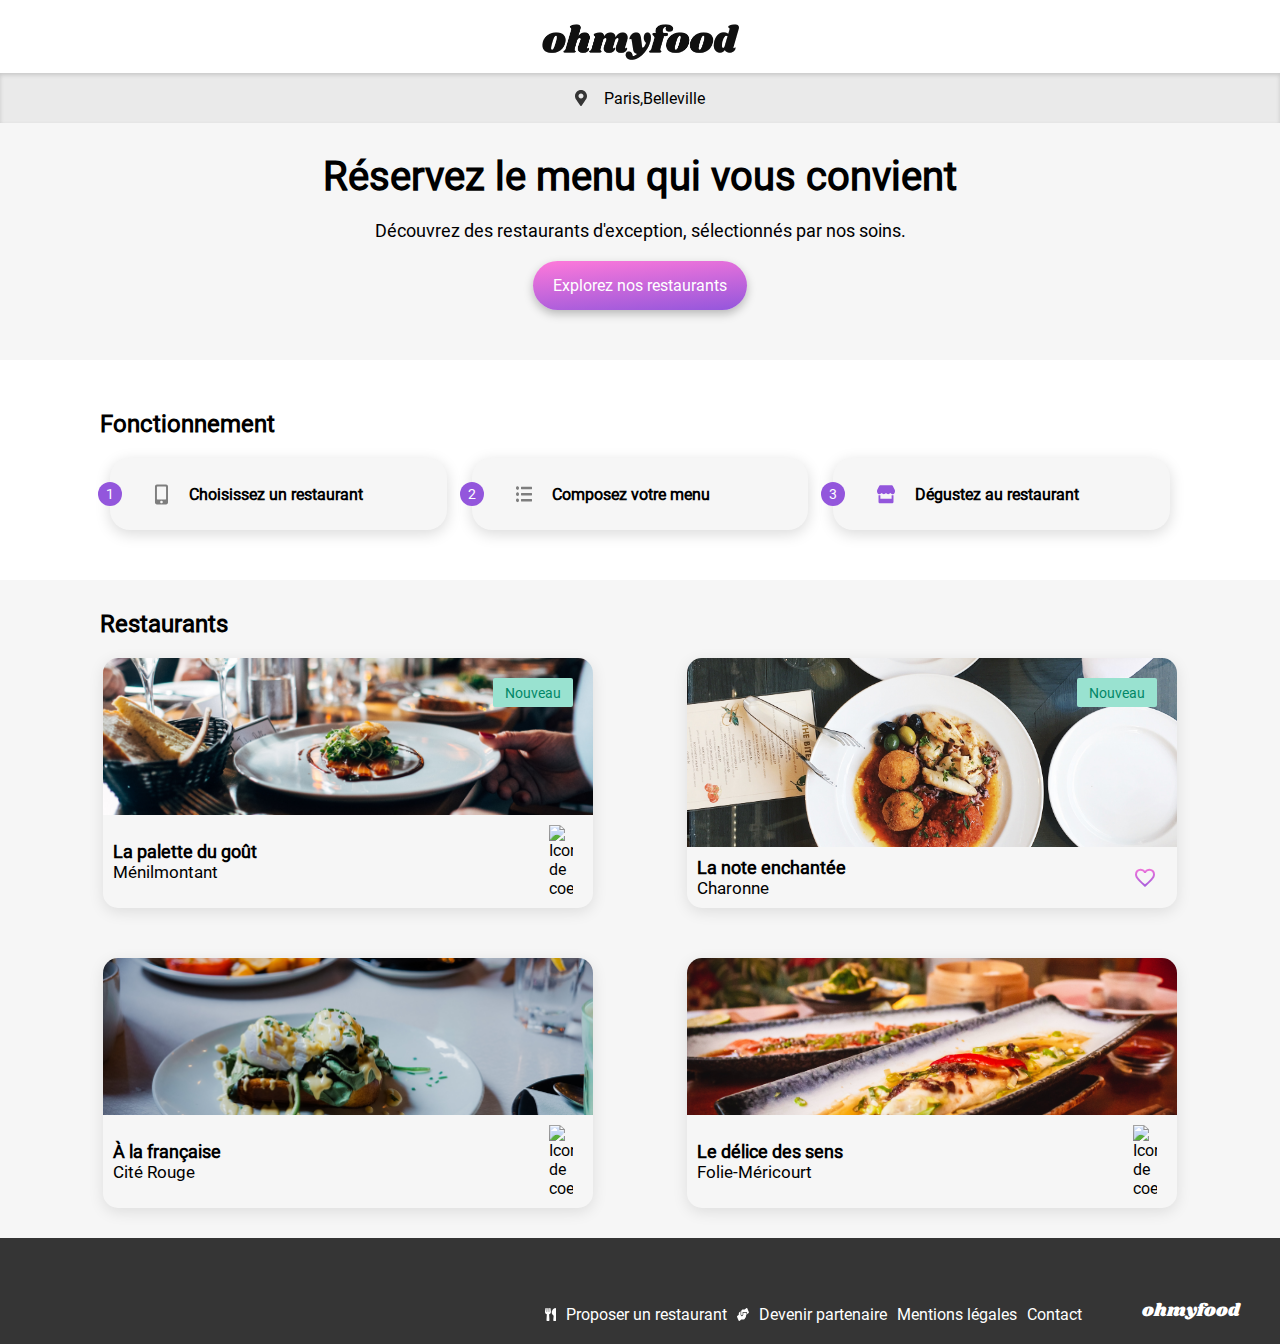
==== index.html @ 492297b2 "test" ====
<!DOCTYPE html>
<html lang="en">

<head>
    <meta charset="UTF-8">
    <meta name="viewport" content="width=device-width, initial-scale=1.0">
    <link rel="stylesheet" href="css/shared.css">
    <link rel="stylesheet" href="css/home.css">
    <link href="https://fonts.googleapis.com/css2?family=Material+Symbols+Outlined" rel="stylesheet" />
    <link rel="stylesheet" href="https://fonts.googleapis.com/css2?family=Material+Symbols+Outlined:opsz,wght,FILL,GRAD@48,400,1,0" />
    <title>Bienvenue sur 'Oh My Food'</title>
</head>

<body>
    <div id="loader"></div>
    <header class="appear">
        <div id="logo">
            <img src="assets/images/logo/ohmyfood.png" alt="Logo 'OhMyFood'">
        </div>
    </header>

    <main class="appear">
        <section id="location">
            <img src="assets/images/icons/Pin.svg" alt="Icone de géolocalisation">
            <span>Paris,Belleville</span>
        </section>
        <section id="intro">
            <h1>Réservez le menu qui vous convient</h1>
            <span>Découvrez des restaurants d'exception, sélectionnés par nos soins.</span>
            <button class="btn">Explorez nos restaurants</button>
        </section>
        <section id="tutorial_zone">
            <div id="tutorial">
                <h2>Fonctionnement</h2>
                <div id="tutorial_list">
                    <div class="tuto_step">
                        <div class="dot">1</div>
                        <img src="assets/images/icons/mobile-screen-button.svg" alt="Icone de smartphone">
                        <span>Choisissez un restaurant</span>
                    </div>
                    <div class="tuto_step">
                        <div class="dot">2</div>
                        <img src="assets/images/icons/list-ul.svg" alt="Icone de menu">
                        <span>Composez votre menu</span>
                    </div>
                    <div class="tuto_step">
                        <div class="dot">3</div>
                        <img src="assets/images/icons/store.svg" alt="Icone de magasin">
                        <span>Dégustez au restaurant</span>
                    </div>
                </div>
            </div>
        </section>
        <section id="restaurants_zone">
            <div id="restaurants">
                <h2>Restaurants</h2>
                <div id="restaurants_list">
                    <a href="palette_du_gout.html" class="card">
                        <img class="card_img" src="assets/images/restaurants/jay-wennington-N_Y88TWmGwA-unsplash.jpg" alt="Photo du restaurant 'La palette du Gout'">
                        <div class="new_tag">Nouveau</div>
                        <div class="card_info">
                            <div class="card_txt">
                                <h3>La palette du goût</h3>
                                <span>Ménilmontant</span>
                            </div>
                            <img class="like" src="assets/images/icons/like.png" alt="Icone de coeur">
                        </div>
                    </a>
                    <a href="note_enchantee.html" class="card">
                        <img class="card_img" src="assets/images/restaurants/stil-u2Lp8tXIcjw-unsplash.jpg" alt="Photo du restaurant 'La note enchantée'">
                        <div class="new_tag">Nouveau</div>
                        <div class="card_info">
                            <div class="card_txt">
                                <h3>La note enchantée</h3>
                                <span>Charonne</span>
                            </div>
                            <div class="material-symbols-outlined liked">
                                favorite
                            </div>
                        </div>
                    </a>
                    <a href="a_la_francaise.html" class="card">
                        <img class="card_img" src="assets/images/restaurants/toa-heftiba-DQKerTsQwi0-unsplash.jpg" alt="Photo du restaurant 'A la française'">
                        <div class="new_tag hidden">Nouveau</div>
                        <div class="card_info">
                            <div class="card_txt">
                                <h3>À la française</h3>
                                <span>Cité Rouge</span>
                            </div>
                            <img class="like" src="assets/images/icons/like.png" alt="Icone de coeur">
                        </div>
                    </a>
                    <a href="delice_des_sens.html" class="card">
                        <img class="card_img" src="assets/images/restaurants/louis-hansel-shotsoflouis-qNBGVyOCY8Q-unsplash.jpg" alt="Photo du restaurant 'Le délice des sens'">
                        <div class="new_tag hidden">Nouveau</div>
                        <div class="card_info">
                            <div class="card_txt">
                                <h3>Le délice des sens</h3>
                                <span>Folie-Méricourt</span>
                            </div>
                            <img class="like" src="assets/images/icons/like.png" alt="Icone de coeur">
                        </div>
                    </a>
                </div>
            </div>
        </section>
    </main>

    <footer class="appear">
        <span id="footer_logo">ohmyfood</span>
        <nav>
            <a href="">
                <img src="assets/images/icons/cutlery.svg" alt="Icone de couverts de table">
                <span>Proposer un restaurant</span>
            </a>
            <a href="">
                <img src="assets/images/icons/hands.svg" alt="Icone d'une poignée de main">
                <span>Devenir partenaire</span>
            </a>
            <a href="">Mentions légales</a>
            <a href="mailto:ohmyfood@gmail.com">Contact</a>
        </nav>
    </footer>
</body>

</html>
---- css/shared.css ----
@font-face {
    font-family: Roboto;
    src: url(../assets/font/Roboto-Regular.ttf);
}

@font-face {
    font-family: Shrikhand;
    src: url(../assets/font/Shrikhand-Regular.ttf);
}

* {
    padding: 0px;
    margin: 0px;
    font-size: 16px;
    font-family: Roboto;
    font-weight: 500;
}

/* HEADER */

header {
    display: flex;
    justify-content: center;
    align-items: center;
    width: 100%;
    align-self: stretch;
}

#logo {
    display: flex;
    justify-content: center;
    align-items: center;
    width: 100%;
    height: 63px;
    padding-top: 10px;
}

#logo img {
    width: 197px;
    height: 36px;
}


/* FOOTER */

footer {
    display: flex;
    flex-direction: column;
    padding: 20px;
    gap: 15px;
    background-color: rgba(53, 53, 53, 1);
}

#footer_logo {
    font-family: Shrikhand;
    font-size: 18px;
    font-weight: 400;
    color: white;
}

nav {
    display: flex;
    flex-direction: column;
    justify-content: flex-start;
    align-items: flex-start;
    gap: 5px;
}

nav a {
    display: flex;
    color: white;
    gap: 10px;
}


/* CLASSES */

.heart_zone {
    width: 22px;
    height: 21px;
}

.like_icon {
    width: 22px;
    height: 21px;
    margin-right: 20px;
    cursor: pointer;
    margin-bottom: 10px;
    transition: all 400ms;
}

.like_icon_empty {
    color: black;
    position: absolute;
}

.like_icon_empty:hover {
    opacity: 0;
}

.like_icon_full {
    opacity: 0;
    position: absolute;
}

.like_icon_full:hover {
    opacity: 1;
}

.btn {
    color: white;
    border-radius: 25px;
    border: none;
    padding: 15px 20px;
    background: linear-gradient(355deg, #9356DC 0%, #FF79DA 100%);
    box-shadow: 0px 4px 10px 0px rgba(0, 0, 0, 0.25);
    cursor: pointer;
    transform: all 0.5s;
}

.btn:hover {
    opacity: 0.85;
    box-shadow: 0px 4px 16px 0px rgba(0, 0, 0, 0.50);
}


/* RESPONSIVE */

@media (min-width: 768px) {
    footer {
        flex-direction: row-reverse;
        gap: 60px;
        padding-top: 60px;
        padding-right: 40px;
    }
    nav {
        flex-direction: row;
        gap: 10px;
        align-items: flex-end;
    }
}
---- css/home.css ----
/* MAIN */

h1 {
    font-size: 24px;
    font-weight: 700;
}

h2 {
    font-size: 24px;
    font-weight: 700;
    align-self: flex-start;
}

h3 {
    font-size: 18px;
    font-weight: 700;
}

h4 {
    font-size: 18px;
    font-weight: 500;
}

a {
    text-decoration: none;
    color: black;
}


/* IDs */

.appear {
    animation-name: appear;
    animation-duration: 4s;
}

@keyframes appear {
    0% {
        opacity: 0;
    }
    75% {
        opacity: 0;
    }
    100% {
        opacity: 1;
    }
}

#loader {
    opacity: 0;
    position: absolute;
    left: 0;
    right: 0;
    top: 0;
    bottom: 0;
    margin: auto;
    border: 20px solid #99E2D0;
    border-top: 22px solid #9356DC;
    border-bottom: 22px solid #FF79DA;
    border-radius: 50%;
    width: 20%;
    aspect-ratio: 100/100;
    animation: spin 1.5s linear 2;
    pointer-events: none;
}

@keyframes spin {
    0% {
        opacity: 1;
        transform: rotate(0deg);
    }
    100% {
        opacity: 1;
        transform: rotate(360deg);
    }
}

#location {
    display: flex;
    width: 100%;
    justify-content: center;
    align-items: center;
    background-color: #EAEAEA;
    gap: 17px;
    height: 50px;
    box-shadow: 0px 2px 4px 0px rgba(0, 0, 0, 0.15) inset;
}

#intro {
    display: flex;
    flex-direction: column;
    justify-content: center;
    align-items: center;
    text-align: center;
    gap: 20px;
    padding: 30px 0px 50px 0px;
    background-color: rgba(246, 246, 246, 1);
}

#intro h1 {
    padding: 0px 50px;
}

#intro span {
    font-size: 18px;
    padding: 0px 30px;
}

#tutorial_zone {
    display: flex;
    justify-content: center;
    width: 100%;
}

#tutorial {
    display: flex;
    flex-direction: column;
    gap: 20px;
    justify-content: center;
    align-items: center;
    padding: 50px 20px;
    width: 100%;
    max-width: 1080px;
}

#tutorial_list {
    display: flex;
    flex-wrap: wrap;
    justify-content: center;
    align-items: center;
    width: 100%;
    gap: 25px;
    box-sizing: border-box;
    padding: 0px 10px;
}

#restaurants_zone {
    display: flex;
    justify-content: center;
    background-color: #F6F6F6;
    width: 100%;
}

#restaurants {
    display: flex;
    flex-direction: column;
    gap: 20px;
    justify-content: center;
    align-items: center;
    padding: 30px 20px;
    max-width: 1080px;
}

#restaurants_list {
    display: flex;
    flex-wrap: wrap;
    justify-content: center;
    align-items: center;
    width: 100%;
    gap: 18px calc(18px + 1%);
}


/*CLASSES*/

.hidden {
    opacity: 0;
}

.tuto_step {
    display: flex;
    align-items: center;
    flex: 29% 1 0;
    min-width: 300px;
    max-width: 490px;
    height: 72px;
    gap: 20px;
    border-radius: 20px;
    background: rgba(246, 246, 246, 1);
    box-shadow: 0px 4px 15px 0px rgba(0, 0, 0, 0.15);
}

.tuto_step span {
    font-weight: bold;
}

.dot {
    display: flex;
    justify-content: center;
    align-items: center;
    position: relative;
    left: -12px;
    border-radius: 60px;
    background-color: #9356DC;
    color: white;
    font-size: 14px;
    width: 24px;
    height: 24px;
}

.card {
    flex: 45% 1 0;
    min-width: 300px;
    max-height: 250px;
    max-width: 490px;
    display: flex;
    flex-direction: column;
    align-items: center;
    overflow: hidden;
    border-radius: 15px;
    box-shadow: 0px 4px 15px 0px rgba(0, 0, 0, 0.10);
}

.card_img {
    width: 100%;
    height: 75%;
    object-fit: cover;
    aspect-ratio: 200/100;
    overflow: hidden;
}

.card_info {
    display: flex;
    width: 100%;
    justify-content: space-between;
    align-items: center;
    padding: 10px;
}

.card_txt {
    display: flex;
    flex-direction: column;
    justify-content: center;
    align-items: flex-start;
    padding-left: 10px;
}

.card span {
    font-size: 17px;
    font-weight: 300;
}

.new_tag {
    display: flex;
    justify-content: center;
    align-items: center;
    align-self: flex-end;
    position: absolute;
    margin: 20px;
    width: 80px;
    height: 29px;
    color: rgba(0, 135, 102, 1);
    border-radius: 2px;
    background-color: rgba(153, 226, 208, 1);
    font-size: 14px;
}

.material-symbols-outlined {
    margin-right: 20px;
}

.like {
    margin-right:  20px;
    width: 24px;
}

.liked {
    background: linear-gradient(355deg, #9356DC 0%, #FF79DA 100%);
    background-clip: text;
    -webkit-background-clip: text;
    color: transparent;
}

/* RESPONSIVE */

@media (min-width: 1024px) {
    h1 {
        font-size: 40px;
    }
    #restaurants_list {
        gap: 50px calc(40px + 5%);
    }
}
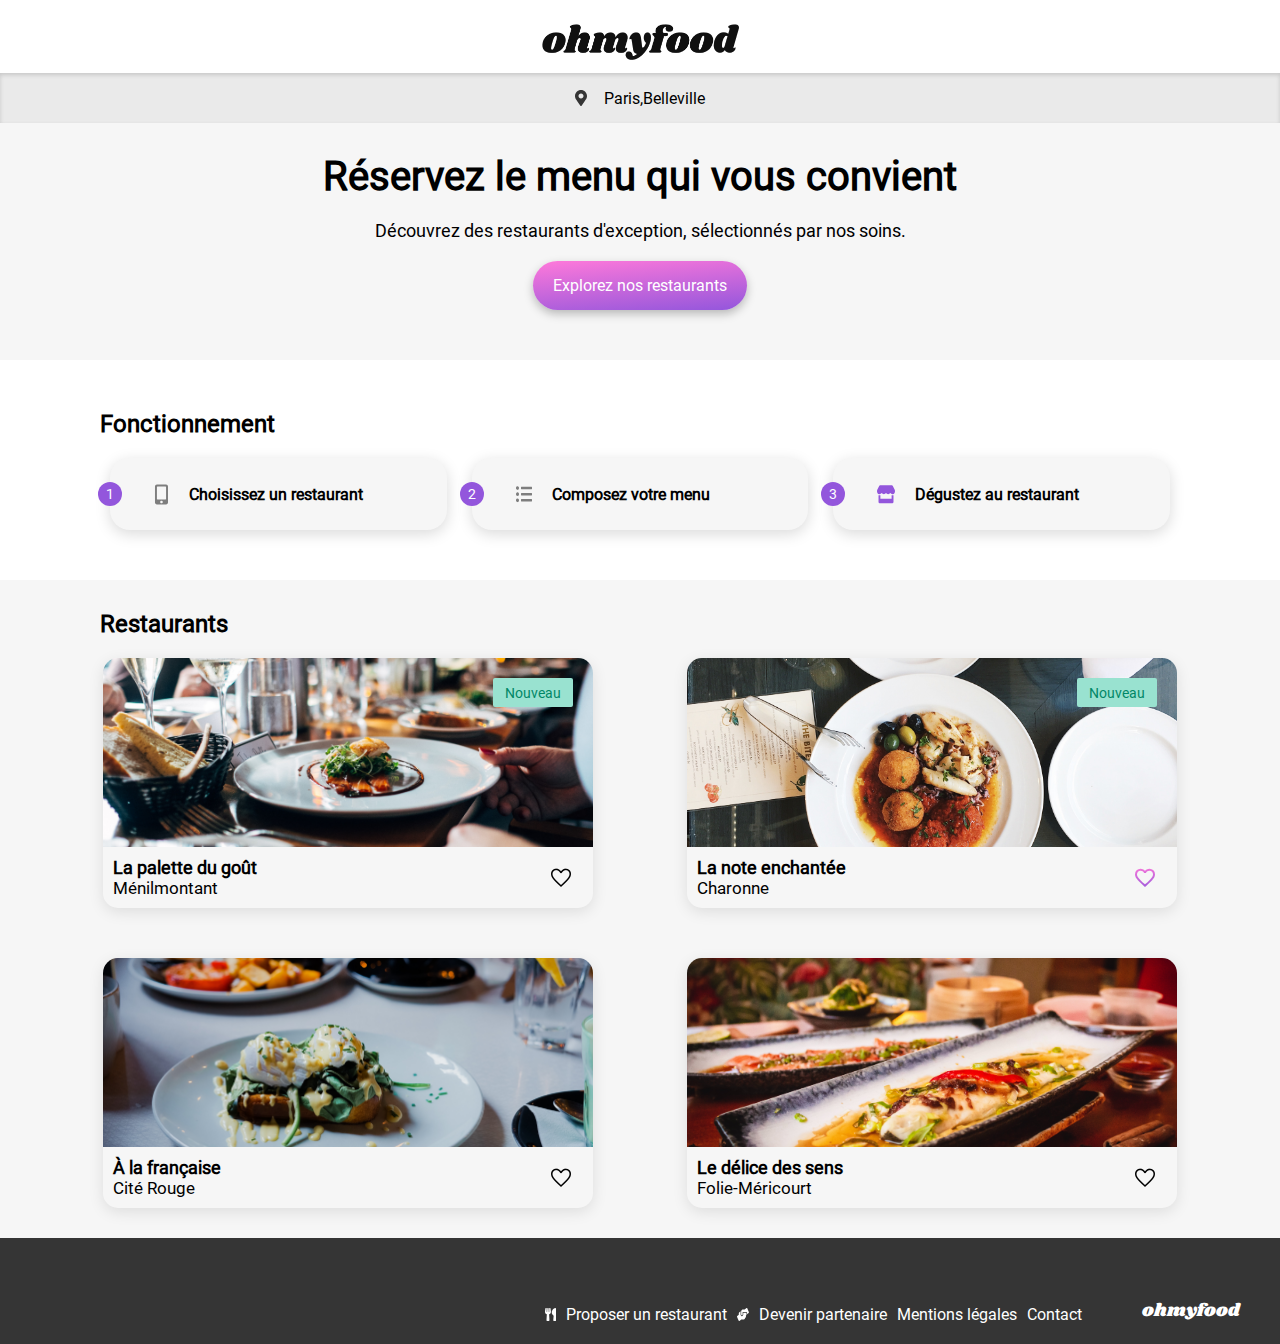
==== commit 609d24df: "test" ====
--- a/index.html
+++ b/index.html
@@ -7,7 +7,8 @@
     <link rel="stylesheet" href="css/shared.css">
     <link rel="stylesheet" href="css/home.css">
     <link href="https://fonts.googleapis.com/css2?family=Material+Symbols+Outlined" rel="stylesheet" />
-    <link rel="stylesheet" href="https://fonts.googleapis.com/css2?family=Material+Symbols+Outlined:opsz,wght,FILL,GRAD@48,400,1,0" />
+    <link rel="stylesheet"
+        href="https://fonts.googleapis.com/css2?family=Material+Symbols+Outlined:opsz,wght,FILL,GRAD@48,400,1,0" />
     <title>Bienvenue sur 'Oh My Food'</title>
 </head>
 
@@ -20,10 +21,10 @@
     </header>
 
     <main class="appear">
-        <section id="location">
+        <div id="location">
             <img src="assets/images/icons/Pin.svg" alt="Icone de géolocalisation">
             <span>Paris,Belleville</span>
-        </section>
+        </div>
         <section id="intro">
             <h1>Réservez le menu qui vous convient</h1>
             <span>Découvrez des restaurants d'exception, sélectionnés par nos soins.</span>
@@ -56,18 +57,20 @@
                 <h2>Restaurants</h2>
                 <div id="restaurants_list">
                     <a href="palette_du_gout.html" class="card">
-                        <img class="card_img" src="assets/images/restaurants/jay-wennington-N_Y88TWmGwA-unsplash.jpg" alt="Photo du restaurant 'La palette du Gout'">
+                        <img class="card_img" src="assets/images/restaurants/jay-wennington-N_Y88TWmGwA-unsplash.jpg"
+                            alt="Photo du restaurant 'La palette du Gout'">
                         <div class="new_tag">Nouveau</div>
                         <div class="card_info">
                             <div class="card_txt">
                                 <h3>La palette du goût</h3>
                                 <span>Ménilmontant</span>
                             </div>
-                            <img class="like" src="assets/images/icons/like.png" alt="Icone de coeur">
+                            <img class="like" src="assets/images/icons/Like.png" alt="Icone de coeur">
                         </div>
                     </a>
                     <a href="note_enchantee.html" class="card">
-                        <img class="card_img" src="assets/images/restaurants/stil-u2Lp8tXIcjw-unsplash.jpg" alt="Photo du restaurant 'La note enchantée'">
+                        <img class="card_img" src="assets/images/restaurants/stil-u2Lp8tXIcjw-unsplash.jpg"
+                            alt="Photo du restaurant 'La note enchantée'">
                         <div class="new_tag">Nouveau</div>
                         <div class="card_info">
                             <div class="card_txt">
@@ -80,25 +83,28 @@
                         </div>
                     </a>
                     <a href="a_la_francaise.html" class="card">
-                        <img class="card_img" src="assets/images/restaurants/toa-heftiba-DQKerTsQwi0-unsplash.jpg" alt="Photo du restaurant 'A la française'">
+                        <img class="card_img" src="assets/images/restaurants/toa-heftiba-DQKerTsQwi0-unsplash.jpg"
+                            alt="Photo du restaurant 'A la française'">
                         <div class="new_tag hidden">Nouveau</div>
                         <div class="card_info">
                             <div class="card_txt">
                                 <h3>À la française</h3>
                                 <span>Cité Rouge</span>
                             </div>
-                            <img class="like" src="assets/images/icons/like.png" alt="Icone de coeur">
+                            <img class="like" src="assets/images/icons/Like.png" alt="Icone de coeur">
                         </div>
                     </a>
                     <a href="delice_des_sens.html" class="card">
-                        <img class="card_img" src="assets/images/restaurants/louis-hansel-shotsoflouis-qNBGVyOCY8Q-unsplash.jpg" alt="Photo du restaurant 'Le délice des sens'">
+                        <img class="card_img"
+                            src="assets/images/restaurants/louis-hansel-shotsoflouis-qNBGVyOCY8Q-unsplash.jpg"
+                            alt="Photo du restaurant 'Le délice des sens'">
                         <div class="new_tag hidden">Nouveau</div>
                         <div class="card_info">
                             <div class="card_txt">
                                 <h3>Le délice des sens</h3>
                                 <span>Folie-Méricourt</span>
                             </div>
-                            <img class="like" src="assets/images/icons/like.png" alt="Icone de coeur">
+                            <img class="like" src="assets/images/icons/Like.png" alt="Icone de coeur">
                         </div>
                     </a>
                 </div>
--- a/css/shared.css
+++ b/css/shared.css
@@ -115,7 +115,7 @@
     background: linear-gradient(355deg, #9356DC 0%, #FF79DA 100%);
     box-shadow: 0px 4px 10px 0px rgba(0, 0, 0, 0.25);
     cursor: pointer;
-    transform: all 0.5s;
+    transition: all 0.5s;
 }
 
 .btn:hover {
@@ -133,6 +133,7 @@
         padding-top: 60px;
         padding-right: 40px;
     }
+
     nav {
         flex-direction: row;
         gap: 10px;
--- a/css/home.css
+++ b/css/home.css
@@ -1,3 +1,31 @@
+/* ANIMATION */
+
+@keyframes appear {
+    0% {
+        opacity: 0;
+    }
+
+    75% {
+        opacity: 0;
+    }
+
+    100% {
+        opacity: 1;
+    }
+}
+
+@keyframes spin {
+    0% {
+        opacity: 1;
+        transform: rotate(0deg);
+    }
+
+    100% {
+        opacity: 1;
+        transform: rotate(360deg);
+    }
+}
+
 /* MAIN */
 
 h1 {
@@ -28,23 +56,6 @@
 
 
 /* IDs */
-
-.appear {
-    animation-name: appear;
-    animation-duration: 4s;
-}
-
-@keyframes appear {
-    0% {
-        opacity: 0;
-    }
-    75% {
-        opacity: 0;
-    }
-    100% {
-        opacity: 1;
-    }
-}
 
 #loader {
     opacity: 0;
@@ -64,16 +75,7 @@
     pointer-events: none;
 }
 
-@keyframes spin {
-    0% {
-        opacity: 1;
-        transform: rotate(0deg);
-    }
-    100% {
-        opacity: 1;
-        transform: rotate(360deg);
-    }
-}
+
 
 #location {
     display: flex;
@@ -162,6 +164,11 @@
 
 
 /*CLASSES*/
+
+.appear {
+    animation-name: appear;
+    animation-duration: 4s;
+}
 
 .hidden {
     opacity: 0;
@@ -260,7 +267,7 @@
 }
 
 .like {
-    margin-right:  20px;
+    margin-right: 20px;
     width: 24px;
 }
 
@@ -277,6 +284,7 @@
     h1 {
         font-size: 40px;
     }
+
     #restaurants_list {
         gap: 50px calc(40px + 5%);
     }
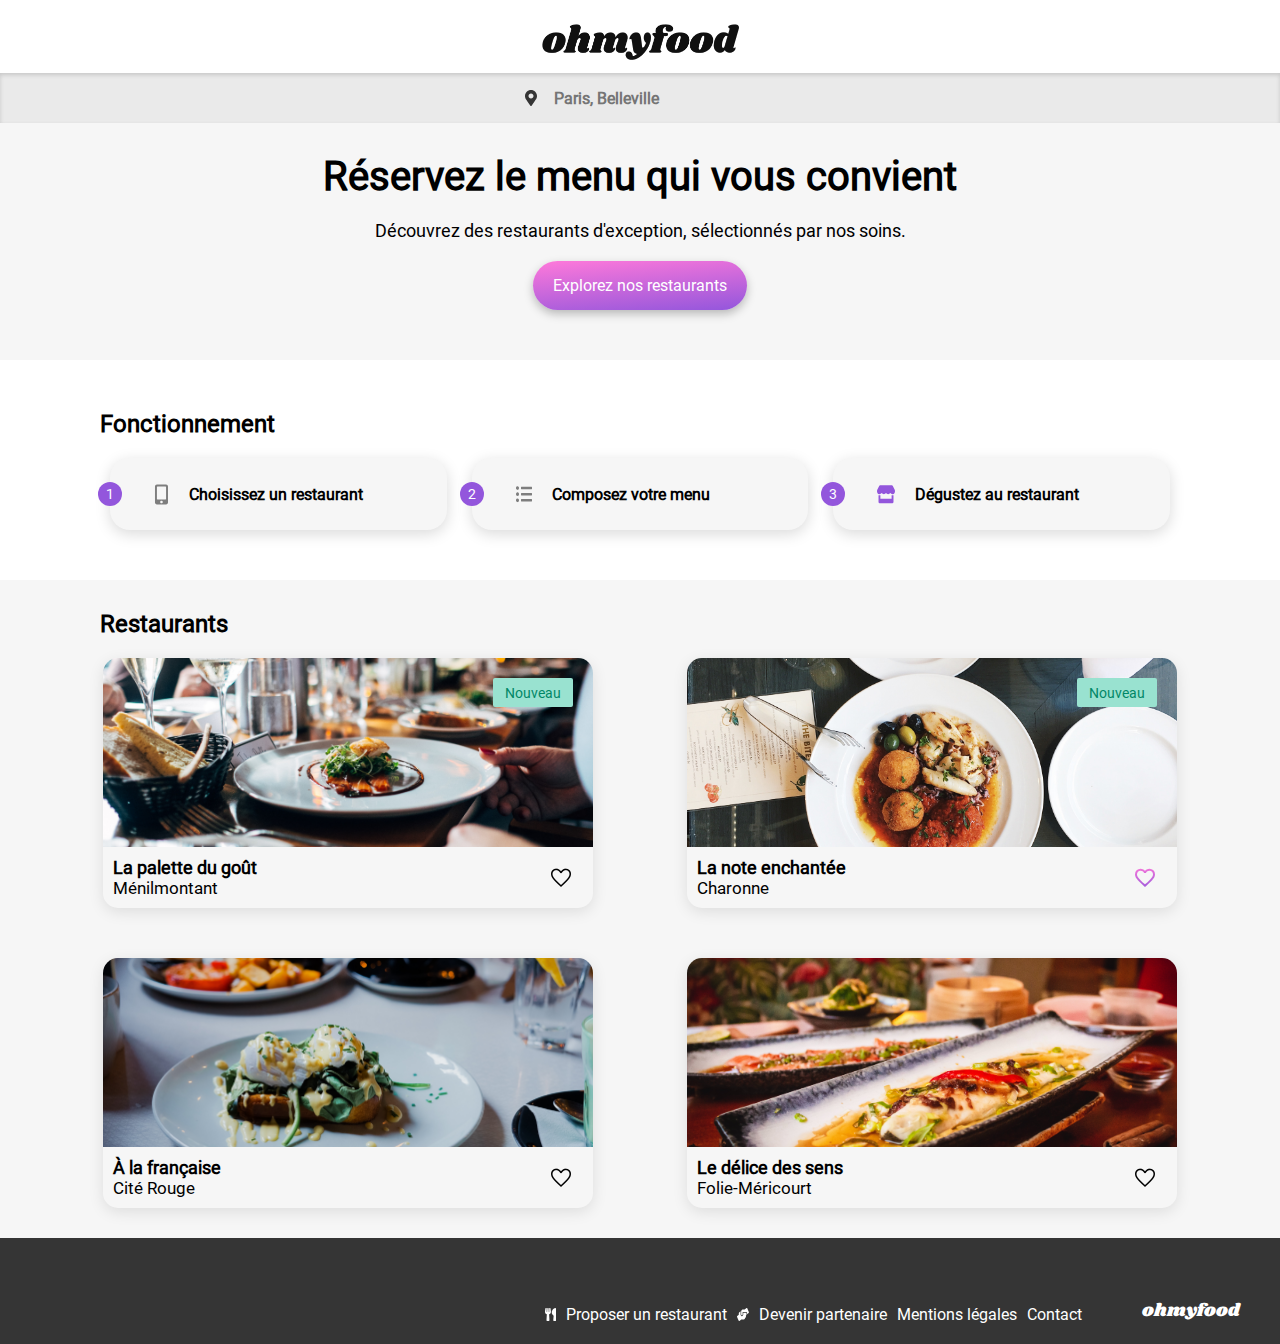
==== commit f78b21ef: "last last modifs" ====
--- a/index.html
+++ b/index.html
@@ -1,5 +1,5 @@
 <!DOCTYPE html>
-<html lang="en">
+<html lang="fr">
 
 <head>
     <meta charset="UTF-8">
@@ -15,16 +15,16 @@
 <body>
     <div id="loader"></div>
     <header class="appear">
-        <div id="logo">
+        <figure id="logo">
             <img src="assets/images/logo/ohmyfood.png" alt="Logo 'OhMyFood'">
-        </div>
+        </figure>
     </header>
 
     <main class="appear">
-        <div id="location">
+        <form id="location">
             <img src="assets/images/icons/Pin.svg" alt="Icone de géolocalisation">
-            <span>Paris,Belleville</span>
-        </div>
+            <input type="text" placeholder="Paris, Belleville"></input>
+        </form>
         <section id="intro">
             <h1>Réservez le menu qui vous convient</h1>
             <span>Découvrez des restaurants d'exception, sélectionnés par nos soins.</span>
@@ -56,7 +56,7 @@
             <div id="restaurants">
                 <h2>Restaurants</h2>
                 <div id="restaurants_list">
-                    <a href="palette_du_gout.html" class="card">
+                    <a href="html/palette_du_gout.html" class="card">
                         <img class="card_img" src="assets/images/restaurants/jay-wennington-N_Y88TWmGwA-unsplash.jpg"
                             alt="Photo du restaurant 'La palette du Gout'">
                         <div class="new_tag">Nouveau</div>
@@ -68,7 +68,7 @@
                             <img class="like" src="assets/images/icons/Like.png" alt="Icone de coeur">
                         </div>
                     </a>
-                    <a href="note_enchantee.html" class="card">
+                    <a href="html/note_enchantee.html" class="card">
                         <img class="card_img" src="assets/images/restaurants/stil-u2Lp8tXIcjw-unsplash.jpg"
                             alt="Photo du restaurant 'La note enchantée'">
                         <div class="new_tag">Nouveau</div>
@@ -82,7 +82,7 @@
                             </div>
                         </div>
                     </a>
-                    <a href="a_la_francaise.html" class="card">
+                    <a href="html/a_la_francaise.html" class="card">
                         <img class="card_img" src="assets/images/restaurants/toa-heftiba-DQKerTsQwi0-unsplash.jpg"
                             alt="Photo du restaurant 'A la française'">
                         <div class="new_tag hidden">Nouveau</div>
@@ -94,7 +94,7 @@
                             <img class="like" src="assets/images/icons/Like.png" alt="Icone de coeur">
                         </div>
                     </a>
-                    <a href="delice_des_sens.html" class="card">
+                    <a href="html/delice_des_sens.html" class="card">
                         <img class="card_img"
                             src="assets/images/restaurants/louis-hansel-shotsoflouis-qNBGVyOCY8Q-unsplash.jpg"
                             alt="Photo du restaurant 'Le délice des sens'">
--- a/css/home.css
+++ b/css/home.css
@@ -88,6 +88,13 @@
     box-shadow: 0px 2px 4px 0px rgba(0, 0, 0, 0.15) inset;
 }
 
+#location input {
+    border: none;
+    background-color: #EAEAEA;
+    color: black;
+    font-weight: bold;
+}
+
 #intro {
     display: flex;
     flex-direction: column;
